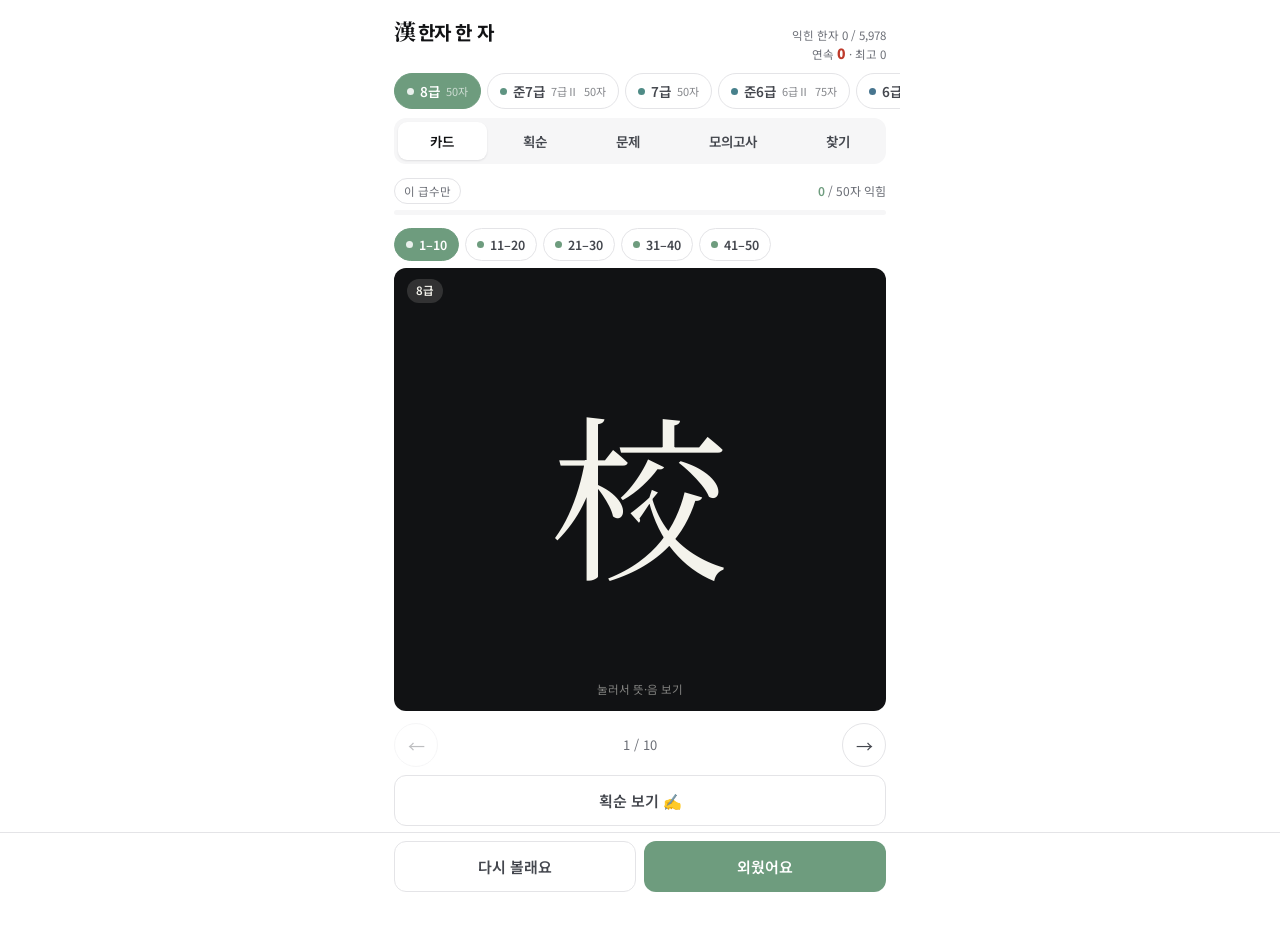
==== hanja.html @ 0bd246c7 "Restyle with clean white theme and split into shell, documents, css and js - Remove graph-paper back" ====
<!DOCTYPE html>
<html lang="ko">
<head>
<meta charset="utf-8">
<meta name="viewport" content="width=device-width, initial-scale=1, viewport-fit=cover">
<title>한자 한 자</title>
<link rel="preconnect" href="https://fonts.googleapis.com">
<link rel="preconnect" href="https://fonts.gstatic.com" crossorigin>
<link href="https://fonts.googleapis.com/css2?family=Noto+Serif+KR:wght@400;600;900&family=Noto+Sans+KR:wght@400;500;700&display=swap" rel="stylesheet">
<link rel="stylesheet" href="css/hanja.css">
</head>
<body>
<script src="js/storage-bridge.js"></script>

<div class="wrap">
  <header><h1><span class="han">漢</span>한자 한 자</h1><div class="sub" id="sub"></div></header>
</div>
<div class="wrap"><div class="scroller" id="levels"></div></div>
<div class="wrap">
  <div class="modebar" id="modebar">
    <button data-mode="card" aria-pressed="true">카드</button>
    <button data-mode="stroke">획순</button>
    <button data-mode="quiz">문제</button>
    <button data-mode="exam">모의고사</button>
    <button data-mode="find">찾기</button>
  </div>
  <div id="context"></div>
  <div id="stage"></div>
</div>
<div class="foot"><div class="wrap" id="foot"></div></div>

<script src="js/hanja.js"></script>
</body>
</html>
---- css/hanja.css ----
:root{
  --paper:#FFFFFF; --paper-2:#F6F6F7; --line:#E4E4E7;
  --ink:#111214; --ink-2:#44474E; --ink-3:#6B6E76;
  --celadon:#4F7C6E; --celadon-2:#DBE5E0; --seal:#BE3A2B;
  --lv:#4F7C6E; --radius:12px;
}
*{box-sizing:border-box;-webkit-tap-highlight-color:transparent}
html,body{margin:0;padding:0}
body{
  background:var(--paper);
  color:var(--ink);
  font-family:'Noto Sans KR',-apple-system,BlinkMacSystemFont,'Apple SD Gothic Neo','Malgun Gothic',sans-serif;
  font-size:15px;line-height:1.5;padding:0 0 104px;overscroll-behavior-y:contain;
}
.wrap{max-width:520px;margin:0 auto;padding:0 14px}
button{font-family:inherit;font-size:inherit;color:inherit;border:none;background:none;cursor:pointer}

header{display:flex;align-items:baseline;gap:10px;padding:14px 0 8px}
h1{font-size:19px;font-weight:700;letter-spacing:-.02em;margin:0}
h1 .han{font-size:22px;margin-right:2px}
.sub{font-size:11.5px;color:var(--ink-3);margin-left:auto;text-align:right;line-height:1.35}
.sub b{color:var(--seal);font-weight:900;font-size:14px}

.scroller{display:flex;gap:6px;overflow-x:auto;padding:3px 14px 7px;margin:0 -14px;scrollbar-width:none}
.scroller::-webkit-scrollbar{display:none}
.chip{flex:0 0 auto;padding:7px 12px;border-radius:999px;font-size:13.5px;font-weight:600;background:#fff;border:1px solid var(--line);color:var(--ink-2);white-space:nowrap;display:flex;align-items:center;gap:6px}
.chip .dot{width:7px;height:7px;border-radius:50%;background:var(--c)}
.chip[aria-pressed="true"]{background:var(--c);border-color:var(--c);color:#fff}
.chip[aria-pressed="true"] .dot{background:rgba(255,255,255,.85)}
.chip .n{font-size:11px;opacity:.65;font-weight:400}
.chip.sm{padding:6px 11px;font-size:12.5px}

.modebar{display:flex;gap:4px;background:var(--paper-2);padding:4px;border-radius:12px;margin:2px 0 12px;overflow-x:auto;scrollbar-width:none}
.modebar::-webkit-scrollbar{display:none}
.modebar button{flex:1 0 auto;padding:9px 13px;border-radius:9px;font-size:13.5px;font-weight:600;color:var(--ink-2);white-space:nowrap}
.modebar button[aria-pressed="true"]{background:#fff;color:var(--ink);box-shadow:0 1px 2px rgba(20,24,26,.1)}

.meter{height:5px;background:var(--paper-2);border-radius:3px;overflow:hidden;margin:2px 0 10px}
.meter i{display:block;height:100%;background:var(--lv);width:0;transition:width .45s cubic-bezier(.2,.8,.2,1)}
.metarow{display:flex;justify-content:space-between;align-items:baseline;font-size:12px;color:var(--ink-3);padding:2px 0 4px;gap:8px}
.metarow b{color:var(--lv);font-weight:600}
.toggle{font-size:11.5px;color:var(--ink-3);border:1px solid var(--line);background:#fff;padding:4px 9px;border-radius:999px;white-space:nowrap}
.toggle[aria-pressed="true"]{background:var(--lv);border-color:var(--lv);color:#fff}

/* 카드 */
.card{position:relative;width:100%;aspect-ratio:1/.9;perspective:1200px;display:block}
.face{position:absolute;inset:0;border-radius:var(--radius);backface-visibility:hidden;display:flex;flex-direction:column;align-items:center;justify-content:center;transition:transform .5s cubic-bezier(.3,.9,.3,1)}
.front{background:var(--ink);color:#F4F3EC;}
.back{background:#fff;border:1px solid var(--line);transform:rotateY(180deg);gap:6px}
.card.flipped .front{transform:rotateY(-180deg)}
.card.flipped .back{transform:rotateY(0)}
.glyph{font-size:min(40vw,178px);line-height:1;font-family:'Noto Serif KR',serif}
.hint{position:absolute;bottom:13px;font-size:11.5px;opacity:.5}
.badge{position:absolute;top:11px;left:13px;font-size:11.5px;font-weight:600;color:var(--lv);background:var(--paper-2);padding:3px 9px;border-radius:999px}
.front .badge{background:rgba(244,243,236,.14);color:#F4F3EC}
.tone{position:absolute;top:11px;right:13px;font-size:11px;font-weight:600;padding:3px 9px;border-radius:999px;background:var(--paper-2);color:var(--ink-2)}
.tone.long{background:#F4E3DF;color:#8E2C1F}
.tone.both{background:#EEE6D2;color:#7A5A16}
.reading{font-size:28px;font-weight:600;text-align:center;padding:0 16px;line-height:1.3}
.meta{font-size:13px;color:var(--ink-3)}
.meta b{color:var(--ink-2);font-weight:600}

.nav{display:flex;align-items:center;gap:8px;margin:12px 0 8px}
.nav .pos{flex:1;text-align:center;font-size:13px;color:var(--ink-3);font-variant-numeric:tabular-nums}
.round{width:44px;height:44px;border-radius:50%;background:#fff;border:1px solid var(--line);font-size:17px;color:var(--ink-2);display:grid;place-items:center}
.round:disabled{opacity:.35}
.btn{padding:14px;border-radius:12px;font-size:15px;font-weight:600;text-align:center;display:block;width:100%}
.btn.solid{background:var(--lv);color:#fff}
.btn.ghost{background:#fff;border:1px solid var(--line);color:var(--ink-2)}
.btn.seal{background:var(--seal);color:#fff}
.btn:disabled{opacity:.45}

/* 획순 */
.strokebox{background:#fff;border:1px solid var(--line);border-radius:var(--radius);padding:14px;display:flex;flex-direction:column;align-items:center;gap:10px}
#hw{width:min(72vw,260px);height:min(72vw,260px);position:relative}
#hw svg{display:block}
.gridbg{position:absolute;inset:0;border:1px solid var(--line);border-radius:8px;background-image:linear-gradient(var(--line) 1px,transparent 1px),linear-gradient(90deg,var(--line) 1px,transparent 1px);background-size:50% 50%;background-position:center;opacity:.55}
.strokeinfo{display:flex;gap:14px;font-size:13px;color:var(--ink-3);flex-wrap:wrap;justify-content:center}
.strokeinfo b{color:var(--ink);font-weight:600}
.hwbtns{display:grid;grid-template-columns:1fr 1fr;gap:8px;width:100%}
.hwbtns .btn{padding:11px;font-size:14px}
.nodata{text-align:center;color:var(--ink-3);font-size:13.5px;padding:60px 12px;line-height:1.7}

/* 문제 */
.qcard{background:var(--ink);color:#F4F3EC;border-radius:var(--radius);padding:30px 16px;text-align:center;position:relative;margin-bottom:10px}
.qcard .glyph{font-size:min(32vw,140px)}
.qcard .qreading{font-size:27px;font-weight:600;line-height:1.35}
.qlabel{font-size:12px;opacity:.55;margin-bottom:8px}
.opts{display:grid;gap:8px}
.opt{padding:15px 16px;border-radius:12px;background:#fff;border:1px solid var(--line);text-align:left;font-size:16px;font-weight:500;display:flex;align-items:center;gap:12px;width:100%}
.opt .k{width:22px;height:22px;border-radius:50%;background:var(--paper-2);color:var(--ink-3);font-size:11px;display:grid;place-items:center;flex:0 0 auto}
.opt.han{font-size:30px;font-family:'Noto Serif KR',serif;justify-content:center;padding:12px}
.opt.right{background:var(--celadon-2);border-color:var(--celadon);color:#22443A}
.opt.wrong{background:#F6E2DF;border-color:var(--seal);color:#7C2419}
.opt:disabled{opacity:1}
.typed{display:flex;gap:8px}
.typed input{flex:1;padding:15px 14px;border-radius:12px;border:1px solid var(--line);background:#fff;font-size:19px;font-family:inherit;text-align:center}
.typed input:focus{outline:2px solid var(--celadon);outline-offset:-1px}
.typed button{flex:0 0 88px;border-radius:12px;background:var(--lv);color:#fff;font-weight:600}
.verdict{text-align:center;font-size:14px;font-weight:600;padding:10px;border-radius:10px;margin-top:8px}
.verdict.ok{background:var(--celadon-2);color:#22443A}
.verdict.no{background:#F6E2DF;color:#7C2419}

.seal-mark{position:absolute;top:50%;left:50%;width:84px;height:84px;margin:-42px 0 0 -42px;border:4px solid var(--seal);border-radius:8px;color:var(--seal);display:grid;place-items:center;font-size:42px;font-weight:900;background:rgba(255,255,255,.9);opacity:0;pointer-events:none}
.seal-mark.show{animation:stamp .65s cubic-bezier(.2,1.3,.4,1) forwards}
@keyframes stamp{0%{opacity:0;transform:rotate(-22deg) scale(1.7)}35%{opacity:1;transform:rotate(-11deg) scale(.94)}70%{opacity:1;transform:rotate(-11deg) scale(1)}100%{opacity:0;transform:rotate(-11deg) scale(1)}}

/* 모의고사 */
.examhead{display:flex;justify-content:space-between;align-items:center;background:#fff;border:1px solid var(--line);border-radius:11px;padding:9px 13px;margin-bottom:10px;font-size:12.5px;color:var(--ink-3)}
.examhead b{color:var(--ink);font-weight:600;font-variant-numeric:tabular-nums}
.panel{background:#fff;border:1px solid var(--line);border-radius:var(--radius);padding:20px 18px}
.panel h2{font-size:17px;margin:0 0 4px;font-weight:700}
.panel p{font-size:13.5px;color:var(--ink-2);margin:0 0 14px;line-height:1.65}
.pickrow{display:flex;gap:6px;margin-bottom:12px;flex-wrap:wrap}
.note{font-size:11.5px;color:var(--ink-3);line-height:1.65;margin-top:12px;padding-top:12px;border-top:1px solid var(--line)}
.big{font-size:46px;font-weight:700;line-height:1.05}
.pass{color:var(--celadon)} .fail{color:var(--seal)}
.stat{display:flex;justify-content:space-between;font-size:13px;padding:7px 0;border-bottom:1px solid var(--paper-2)}
.stat:last-child{border:none}
.stat b{font-weight:600;font-variant-numeric:tabular-nums}
.wronglist{display:flex;flex-wrap:wrap;gap:6px;margin:10px 0 0}
.wronglist span{background:var(--paper-2);border-radius:8px;padding:5px 10px;font-size:19px}

/* 목록 */
.search{width:100%;padding:13px 14px;border-radius:12px;border:1px solid var(--line);background:#fff;font-size:15px;font-family:inherit;margin-bottom:8px}
.search:focus{outline:2px solid var(--celadon);outline-offset:-1px}
.row{display:flex;align-items:center;gap:11px;padding:10px 12px;background:#fff;border:1px solid var(--line);border-radius:11px;margin-bottom:6px}
.row .g{font-size:27px;line-height:1;width:36px;text-align:center;flex:0 0 auto}
.row .t{flex:1;min-width:0}
.row .t b{display:block;font-size:14.5px;font-weight:600}
.row .t i{font-style:normal;font-size:11.5px;color:var(--ink-3)}
.row .mk{width:26px;height:26px;border-radius:50%;border:1px solid var(--line);flex:0 0 auto;display:grid;place-items:center;font-size:13px;color:var(--ink-3)}
.row .mk.on{background:var(--celadon);border-color:var(--celadon);color:#fff}
.radgrid{display:grid;grid-template-columns:repeat(auto-fill,minmax(66px,1fr));gap:6px}
.radgrid button{background:#fff;border:1px solid var(--line);border-radius:10px;padding:9px 4px;text-align:center}
.radgrid b{display:block;font-size:22px;font-weight:400;line-height:1.15}
.radgrid i{font-style:normal;font-size:10.5px;color:var(--ink-3)}
.radgrid button[aria-pressed="true"]{background:var(--lv);border-color:var(--lv);color:#fff}
.radgrid button[aria-pressed="true"] i{color:rgba(255,255,255,.8)}
.empty{text-align:center;color:var(--ink-3);font-size:14px;padding:40px 20px;line-height:1.7}
.more{display:block;width:100%;padding:12px;text-align:center;color:var(--celadon);font-weight:600;font-size:14px}

.foot{position:fixed;left:0;right:0;bottom:0;background:rgba(255,255,255,.94);backdrop-filter:blur(8px);border-top:1px solid var(--line);padding:8px 0 max(8px,env(safe-area-inset-bottom))}
.foot .wrap{display:grid;grid-template-columns:1fr 1fr;gap:8px}
.foot .wrap.one{grid-template-columns:1fr}
@media (prefers-reduced-motion:reduce){*{animation-duration:.01ms!important;transition-duration:.01ms!important}}

/* 한자 글자는 명조로 */
h1 .han,.row .g,.radgrid b,.wronglist span,.big{font-family:'Noto Serif KR',serif}
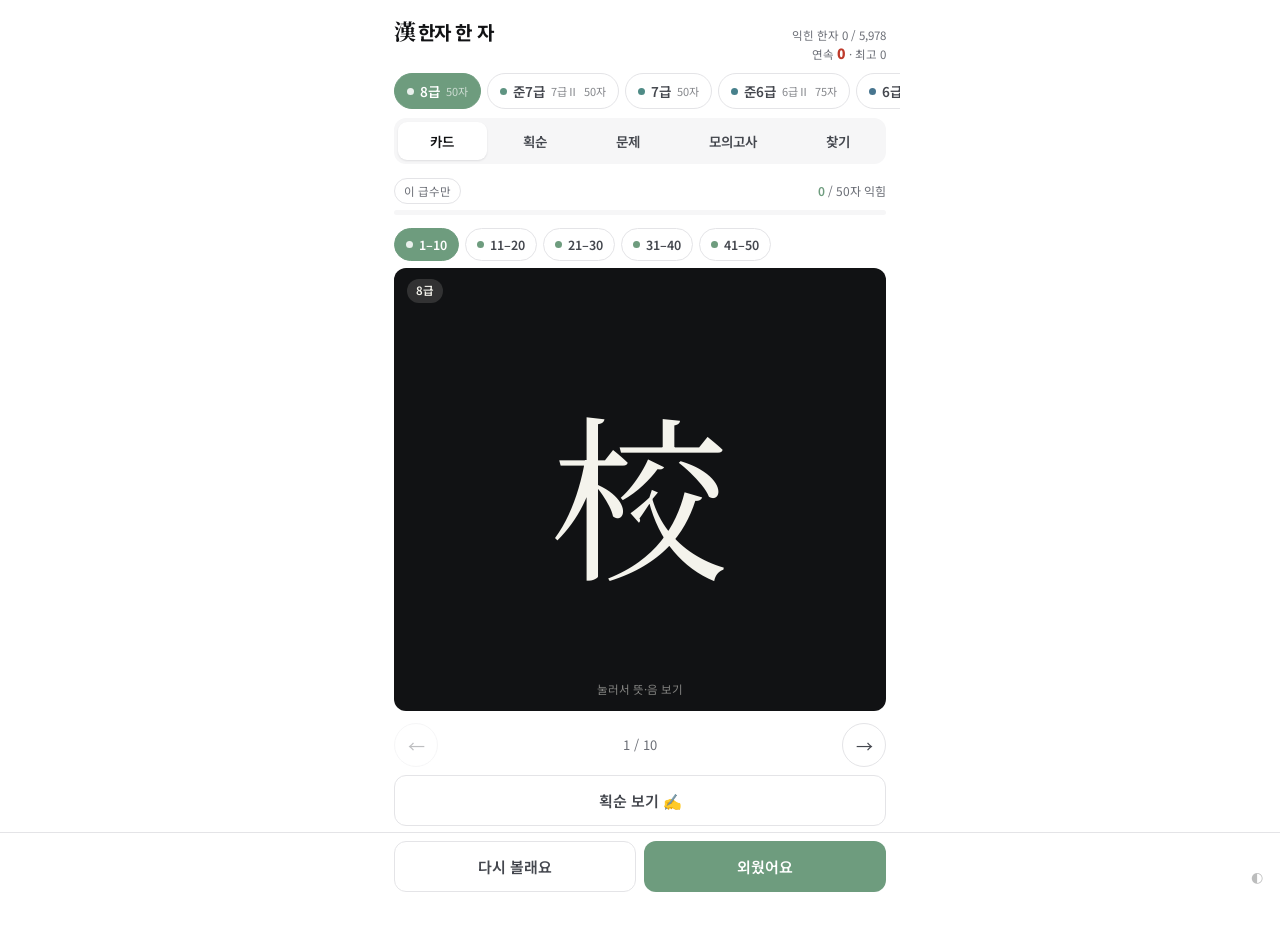
==== commit 1578fd0b: "Add dark mode that follows the device setting, plus a subtle toggle Co-Authored-By: Claude Sonnet 5." ====
--- a/hanja.html
+++ b/hanja.html
@@ -4,10 +4,26 @@
 <meta charset="utf-8">
 <meta name="viewport" content="width=device-width, initial-scale=1, viewport-fit=cover">
 <title>한자 한 자</title>
+<link rel="icon" type="image/svg+xml" href="data:image/svg+xml,%3Csvg%20xmlns='http://www.w3.org/2000/svg'%20viewBox='0%200%2064%2064'%3E%3Crect%20width='64'%20height='64'%20rx='14'%20fill='%2322443A'/%3E%3Ctext%20x='32'%20y='47'%20font-size='38'%20font-weight='700'%20text-anchor='middle'%20fill='%23F4F3EC'%20font-family='Noto%20Serif%20KR,Noto%20Serif%20JP,serif'%3E語%3C/text%3E%3Ccircle%20cx='51'%20cy='13'%20r='5'%20fill='%23A8362B'/%3E%3C/svg%3E">
 <link rel="preconnect" href="https://fonts.googleapis.com">
 <link rel="preconnect" href="https://fonts.gstatic.com" crossorigin>
 <link href="https://fonts.googleapis.com/css2?family=Noto+Serif+KR:wght@400;600;900&family=Noto+Sans+KR:wght@400;500;700&display=swap" rel="stylesheet">
 <link rel="stylesheet" href="css/hanja.css">
+<style>
+html[data-theme="dark"]{background:#fff;filter:invert(1) hue-rotate(180deg)}
+html[data-theme="dark"] img,html[data-theme="dark"] video,html[data-theme="dark"] picture,html[data-theme="dark"] iframe{filter:invert(1) hue-rotate(180deg)}
+@media print{html[data-theme="dark"],html[data-theme="dark"] img{filter:none}}
+#theme-toggle{position:fixed;right:10px;bottom:10px;width:26px;height:26px;padding:0;border:0;border-radius:50%;background:transparent;color:inherit;font:14px/26px system-ui,sans-serif;text-align:center;cursor:pointer;opacity:.28;z-index:2147483000;transition:opacity .15s}
+#theme-toggle:hover,#theme-toggle:focus-visible{opacity:.85}
+@media print{#theme-toggle{display:none}}
+</style>
+<script>
+(function(){var r=document.documentElement,m=matchMedia('(prefers-color-scheme: dark)');
+function saved(){try{var s=localStorage.getItem('theme');return s==='light'||s==='dark'?s:null}catch(e){return null}}
+function apply(){r.dataset.theme=saved()||(m.matches?'dark':'light')}
+apply();m.addEventListener('change',apply);
+window.__toggleTheme=function(){var n=r.dataset.theme==='dark'?'light':'dark';try{localStorage.setItem('theme',n)}catch(e){}r.dataset.theme=n}})();
+</script>
 </head>
 <body>
 <script src="js/storage-bridge.js"></script>
@@ -30,5 +46,6 @@
 <div class="foot"><div class="wrap" id="foot"></div></div>
 
 <script src="js/hanja.js"></script>
+<button id="theme-toggle" type="button" aria-label="다크 모드 전환" title="다크 모드 전환" onclick="__toggleTheme()">◐</button>
 </body>
 </html>
